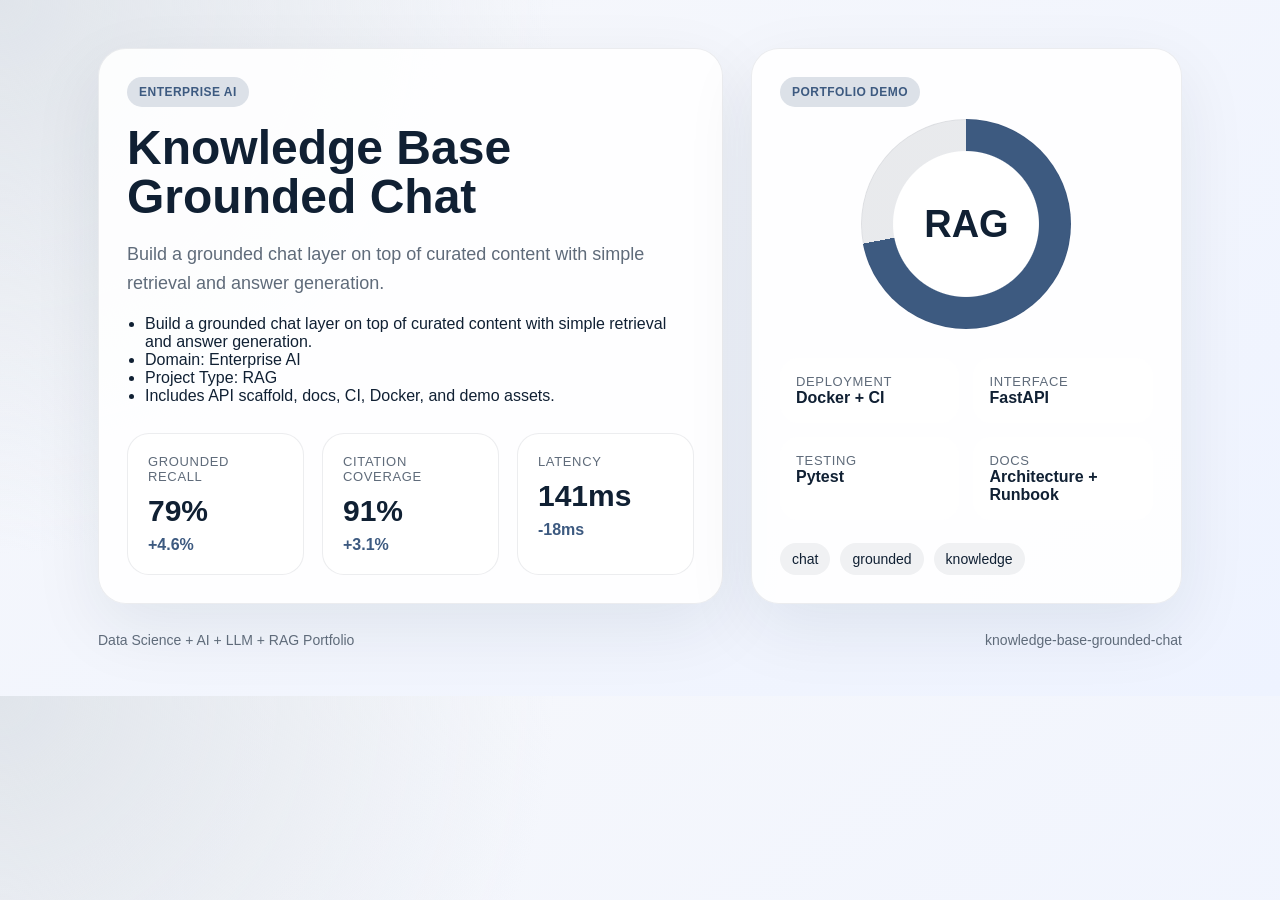
==== demo/index.html @ dea2ff49 "Publish production-ready portfolio project" ====
<!doctype html>
        <html lang="en">
        <head>
          <meta charset="utf-8">
          <meta name="viewport" content="width=device-width, initial-scale=1">
          <title>Knowledge Base Grounded Chat</title>
          <style>
            :root {
              --accent: #3d5a80;
              --ink: #102033;
              --muted: #5f6b7a;
              --card: rgba(255,255,255,0.88);
              --bg-1: #f7f8fb;
              --bg-2: #eef3ff;
            }
            * { box-sizing: border-box; }
            body {
              margin: 0;
              font-family: "Avenir Next", "Segoe UI", sans-serif;
              color: var(--ink);
              background:
                radial-gradient(circle at top left, color-mix(in srgb, var(--accent) 16%, white), transparent 38%),
                linear-gradient(145deg, var(--bg-1), var(--bg-2));
            }
            main {
              max-width: 1180px;
              margin: 0 auto;
              padding: 48px;
            }
            .hero {
              display: grid;
              grid-template-columns: 1.45fr 1fr;
              gap: 28px;
              align-items: stretch;
            }
            .panel {
              background: var(--card);
              border: 1px solid rgba(16, 32, 51, 0.08);
              border-radius: 28px;
              padding: 28px;
              box-shadow: 0 24px 70px rgba(16, 32, 51, 0.08);
            }
            .eyebrow {
              display: inline-flex;
              padding: 8px 12px;
              border-radius: 999px;
              background: color-mix(in srgb, var(--accent) 18%, white);
              color: var(--accent);
              font-weight: 700;
              letter-spacing: 0.04em;
              text-transform: uppercase;
              font-size: 12px;
            }
            h1 {
              font-size: 48px;
              line-height: 1.03;
              margin: 16px 0 18px;
            }
            p {
              color: var(--muted);
              font-size: 18px;
              line-height: 1.6;
              margin: 0 0 18px;
            }
            ul {
              margin: 18px 0 0;
              padding-left: 18px;
              color: var(--ink);
            }
            .cards {
              display: grid;
              grid-template-columns: repeat(3, 1fr);
              gap: 18px;
              margin-top: 28px;
            }
            .card {
              background: white;
              border-radius: 22px;
              padding: 20px;
              border: 1px solid rgba(16, 32, 51, 0.08);
            }
            .card span, .meta span {
              display: block;
              color: var(--muted);
              font-size: 13px;
              text-transform: uppercase;
              letter-spacing: 0.05em;
            }
            .card strong {
              display: block;
              font-size: 30px;
              margin: 10px 0 8px;
            }
            .card em {
              color: var(--accent);
              font-style: normal;
              font-weight: 700;
            }
            .visual {
              min-height: 100%;
              display: flex;
              flex-direction: column;
              justify-content: space-between;
            }
            .ring {
              width: 210px;
              height: 210px;
              margin: 12px auto 26px;
              border-radius: 50%;
              background:
                radial-gradient(circle closest-side, white 69%, transparent 70%),
                conic-gradient(var(--accent) 0 72%, rgba(16, 32, 51, 0.09) 72% 100%);
              display: grid;
              place-items: center;
              box-shadow: inset 0 0 0 1px rgba(16, 32, 51, 0.05);
            }
            .ring strong {
              font-size: 38px;
            }
            .meta {
              display: grid;
              grid-template-columns: repeat(2, 1fr);
              gap: 14px;
            }
            .meta article {
              background: white;
              border-radius: 18px;
              padding: 16px;
            }
            .tag-list {
              display: flex;
              flex-wrap: wrap;
              gap: 10px;
              list-style: none;
              padding: 0;
              margin: 20px 0 0;
            }
            .tag-list li {
              padding: 8px 12px;
              border-radius: 999px;
              background: rgba(16, 32, 51, 0.06);
              font-size: 14px;
            }
            .footer {
              margin-top: 28px;
              display: flex;
              justify-content: space-between;
              color: var(--muted);
              font-size: 14px;
            }
          </style>
        </head>
        <body>
          <main>
            <section class="hero">
              <div class="panel">
                <span class="eyebrow">Enterprise AI</span>
                <h1>Knowledge Base Grounded Chat</h1>
                <p>Build a grounded chat layer on top of curated content with simple retrieval and answer generation.</p>
                <ul>
                  <li>Build a grounded chat layer on top of curated content with simple retrieval and answer generation.</li><li>Domain: Enterprise AI</li><li>Project Type: RAG</li><li>Includes API scaffold, docs, CI, Docker, and demo assets.</li>
                </ul>
                <div class="cards">
                  <article class='card'><span>Grounded Recall</span><strong>79%</strong><em>+4.6%</em></article>
<article class='card'><span>Citation Coverage</span><strong>91%</strong><em>+3.1%</em></article>
<article class='card'><span>Latency</span><strong>141ms</strong><em>-18ms</em></article>
                </div>
              </div>
              <div class="panel visual">
                <div>
                  <span class="eyebrow">Portfolio Demo</span>
                  <div class="ring"><strong>RAG</strong></div>
                </div>
                <div class="meta">
                  <article><span>Deployment</span><strong>Docker + CI</strong></article>
                  <article><span>Interface</span><strong>FastAPI</strong></article>
                  <article><span>Testing</span><strong>Pytest</strong></article>
                  <article><span>Docs</span><strong>Architecture + Runbook</strong></article>
                </div>
                <ul class="tag-list"><li>chat</li><li>grounded</li><li>knowledge</li></ul>
              </div>
            </section>
            <div class="footer">
              <span>Data Science + AI + LLM + RAG Portfolio</span>
              <span>knowledge-base-grounded-chat</span>
            </div>
          </main>
        </body>
        </html>
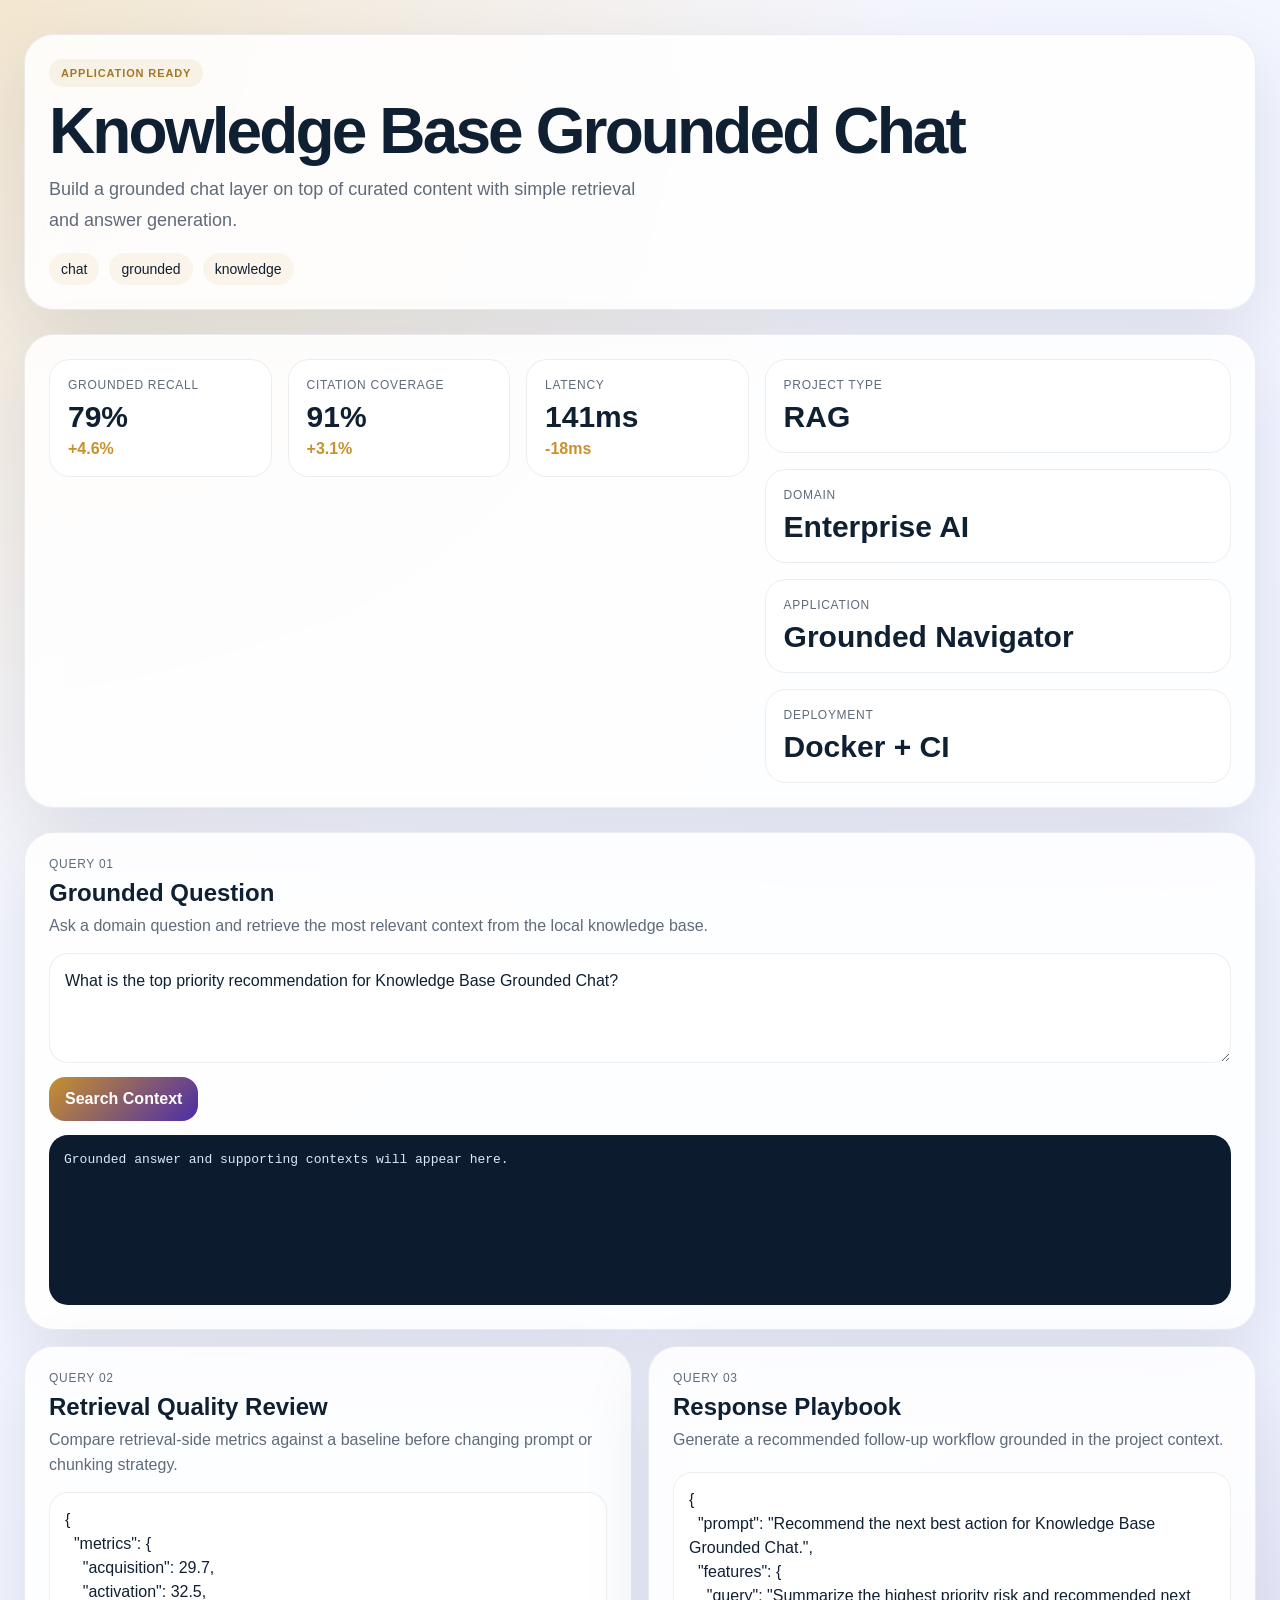
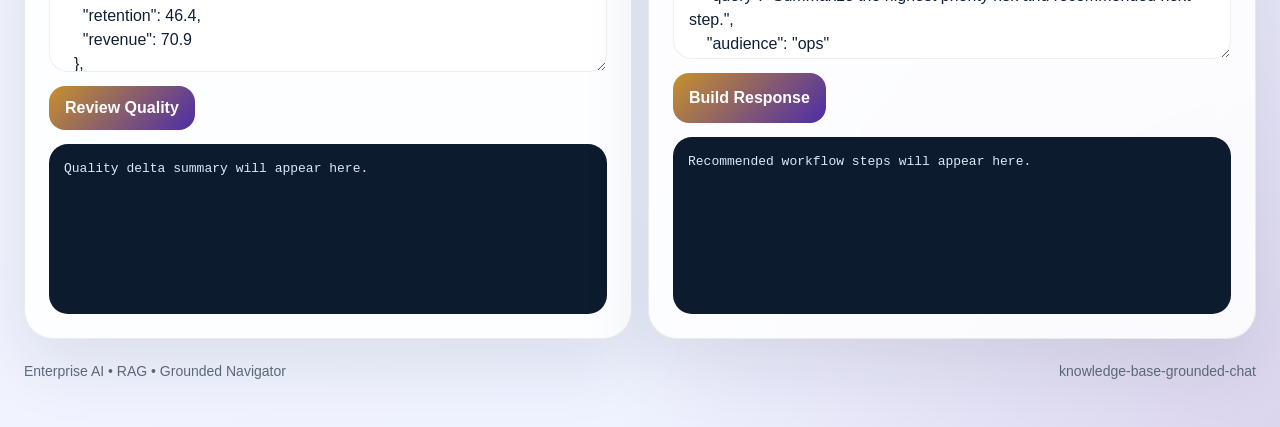
==== commit 2adfd212: "Publish production-ready portfolio project" ====
--- a/demo/index.html
+++ b/demo/index.html
@@ -5,186 +5,99 @@
           <meta charset="utf-8">
           <meta name="viewport" content="width=device-width, initial-scale=1">
           <title>Knowledge Base Grounded Chat</title>
-          <style>
-            :root {
-              --accent: #3d5a80;
-              --ink: #102033;
-              --muted: #5f6b7a;
-              --card: rgba(255,255,255,0.88);
-              --bg-1: #f7f8fb;
-              --bg-2: #eef3ff;
-            }
-            * { box-sizing: border-box; }
-            body {
-              margin: 0;
-              font-family: "Avenir Next", "Segoe UI", sans-serif;
-              color: var(--ink);
-              background:
-                radial-gradient(circle at top left, color-mix(in srgb, var(--accent) 16%, white), transparent 38%),
-                linear-gradient(145deg, var(--bg-1), var(--bg-2));
-            }
-            main {
-              max-width: 1180px;
-              margin: 0 auto;
-              padding: 48px;
-            }
-            .hero {
-              display: grid;
-              grid-template-columns: 1.45fr 1fr;
-              gap: 28px;
-              align-items: stretch;
-            }
-            .panel {
-              background: var(--card);
-              border: 1px solid rgba(16, 32, 51, 0.08);
-              border-radius: 28px;
-              padding: 28px;
-              box-shadow: 0 24px 70px rgba(16, 32, 51, 0.08);
-            }
-            .eyebrow {
-              display: inline-flex;
-              padding: 8px 12px;
-              border-radius: 999px;
-              background: color-mix(in srgb, var(--accent) 18%, white);
-              color: var(--accent);
-              font-weight: 700;
-              letter-spacing: 0.04em;
-              text-transform: uppercase;
-              font-size: 12px;
-            }
-            h1 {
-              font-size: 48px;
-              line-height: 1.03;
-              margin: 16px 0 18px;
-            }
-            p {
-              color: var(--muted);
-              font-size: 18px;
-              line-height: 1.6;
-              margin: 0 0 18px;
-            }
-            ul {
-              margin: 18px 0 0;
-              padding-left: 18px;
-              color: var(--ink);
-            }
-            .cards {
-              display: grid;
-              grid-template-columns: repeat(3, 1fr);
-              gap: 18px;
-              margin-top: 28px;
-            }
-            .card {
-              background: white;
-              border-radius: 22px;
-              padding: 20px;
-              border: 1px solid rgba(16, 32, 51, 0.08);
-            }
-            .card span, .meta span {
-              display: block;
-              color: var(--muted);
-              font-size: 13px;
-              text-transform: uppercase;
-              letter-spacing: 0.05em;
-            }
-            .card strong {
-              display: block;
-              font-size: 30px;
-              margin: 10px 0 8px;
-            }
-            .card em {
-              color: var(--accent);
-              font-style: normal;
-              font-weight: 700;
-            }
-            .visual {
-              min-height: 100%;
-              display: flex;
-              flex-direction: column;
-              justify-content: space-between;
-            }
-            .ring {
-              width: 210px;
-              height: 210px;
-              margin: 12px auto 26px;
-              border-radius: 50%;
-              background:
-                radial-gradient(circle closest-side, white 69%, transparent 70%),
-                conic-gradient(var(--accent) 0 72%, rgba(16, 32, 51, 0.09) 72% 100%);
-              display: grid;
-              place-items: center;
-              box-shadow: inset 0 0 0 1px rgba(16, 32, 51, 0.05);
-            }
-            .ring strong {
-              font-size: 38px;
-            }
-            .meta {
-              display: grid;
-              grid-template-columns: repeat(2, 1fr);
-              gap: 14px;
-            }
-            .meta article {
-              background: white;
-              border-radius: 18px;
-              padding: 16px;
-            }
-            .tag-list {
-              display: flex;
-              flex-wrap: wrap;
-              gap: 10px;
-              list-style: none;
-              padding: 0;
-              margin: 20px 0 0;
-            }
-            .tag-list li {
-              padding: 8px 12px;
-              border-radius: 999px;
-              background: rgba(16, 32, 51, 0.06);
-              font-size: 14px;
-            }
-            .footer {
-              margin-top: 28px;
-              display: flex;
-              justify-content: space-between;
-              color: var(--muted);
-              font-size: 14px;
-            }
-          </style>
+          <link rel="stylesheet" href="./styles.css">
         </head>
-        <body>
-          <main>
+        <body class="surface-aurora">
+          <div class="page layout-board eyebrow-soft headline-normal modules-2 hero-align-split">
             <section class="hero">
-              <div class="panel">
-                <span class="eyebrow">Enterprise AI</span>
-                <h1>Knowledge Base Grounded Chat</h1>
-                <p>Build a grounded chat layer on top of curated content with simple retrieval and answer generation.</p>
-                <ul>
-                  <li>Build a grounded chat layer on top of curated content with simple retrieval and answer generation.</li><li>Domain: Enterprise AI</li><li>Project Type: RAG</li><li>Includes API scaffold, docs, CI, Docker, and demo assets.</li>
+              <div class="panel hero-copy">
+                <span class="eyebrow" data-health>Grounded Navigator</span>
+                <h1 id="project-title">Knowledge Base Grounded Chat</h1>
+                <p id="project-summary" class="lead">Build a grounded chat layer on top of curated content with simple retrieval and answer generation.</p>
+                <ul id="project-tags" class="tag-list">
+                  <li>chat</li><li>grounded</li><li>knowledge</li>
                 </ul>
-                <div class="cards">
+              </div>
+              <div class="panel hero-side">
+                <div class="metric-grid">
                   <article class='card'><span>Grounded Recall</span><strong>79%</strong><em>+4.6%</em></article>
 <article class='card'><span>Citation Coverage</span><strong>91%</strong><em>+3.1%</em></article>
 <article class='card'><span>Latency</span><strong>141ms</strong><em>-18ms</em></article>
                 </div>
-              </div>
-              <div class="panel visual">
-                <div>
-                  <span class="eyebrow">Portfolio Demo</span>
-                  <div class="ring"><strong>RAG</strong></div>
+                <div class="mini-grid">
+                  <article class='mini-card'><span>Project Type</span><strong>RAG</strong></article><article class='mini-card'><span>Domain</span><strong>Enterprise AI</strong></article><article class='mini-card'><span>Application</span><strong>Grounded Navigator</strong></article><article class='mini-card'><span>Deployment</span><strong>Docker + CI</strong></article>
                 </div>
-                <div class="meta">
-                  <article><span>Deployment</span><strong>Docker + CI</strong></article>
-                  <article><span>Interface</span><strong>FastAPI</strong></article>
-                  <article><span>Testing</span><strong>Pytest</strong></article>
-                  <article><span>Docs</span><strong>Architecture + Runbook</strong></article>
-                </div>
-                <ul class="tag-list"><li>chat</li><li>grounded</li><li>knowledge</li></ul>
               </div>
             </section>
-            <div class="footer">
-              <span>Data Science + AI + LLM + RAG Portfolio</span>
+            <section class="app-grid">
+              <article class="panel module js-module span-wide">
+  <div class="module-header">
+    <span>Query 01</span>
+    <h2>Grounded Question</h2>
+    <p>Ask a domain question and retrieve the most relevant context from the local knowledge base.</p>
+  </div>
+  <textarea class="js-input module-input-text">What is the top priority recommendation for Knowledge Base Grounded Chat?</textarea>
+  <div class="button-row">
+    <button class="js-run" data-endpoint="/query" data-input-mode="text">Search Context</button>
+  </div>
+  <pre class="js-output">Grounded answer and supporting contexts will appear here.</pre>
+</article>
+<article class="panel module js-module span-normal">
+          <div class="module-header">
+            <span>Query 02</span>
+            <h2>Retrieval Quality Review</h2>
+            <p>Compare retrieval-side metrics against a baseline before changing prompt or chunking strategy.</p>
+          </div>
+          <textarea class="js-input">{
+  &quot;metrics&quot;: {
+    &quot;acquisition&quot;: 29.7,
+    &quot;activation&quot;: 32.5,
+    &quot;retention&quot;: 46.4,
+    &quot;revenue&quot;: 70.9
+  },
+  &quot;baseline&quot;: {
+    &quot;acquisition&quot;: 27.32,
+    &quot;activation&quot;: 29.9,
+    &quot;retention&quot;: 42.69,
+    &quot;revenue&quot;: 65.23
+  }
+}</textarea>
+          <div class="button-row">
+            <button class="js-run" data-endpoint="/analyze" data-input-mode="json">Review Quality</button>
+          </div>
+          <pre class="js-output">Quality delta summary will appear here.</pre>
+        </article>
+<article class="panel module js-module span-normal">
+          <div class="module-header">
+            <span>Query 03</span>
+            <h2>Response Playbook</h2>
+            <p>Generate a recommended follow-up workflow grounded in the project context.</p>
+          </div>
+          <textarea class="js-input">{
+  &quot;prompt&quot;: &quot;Recommend the next best action for Knowledge Base Grounded Chat.&quot;,
+  &quot;features&quot;: {
+    &quot;query&quot;: &quot;Summarize the highest priority risk and recommended next step.&quot;,
+    &quot;audience&quot;: &quot;ops&quot;
+  },
+  &quot;metrics&quot;: {
+    &quot;acquisition&quot;: 29.7,
+    &quot;activation&quot;: 32.5,
+    &quot;retention&quot;: 46.4,
+    &quot;revenue&quot;: 70.9
+  }
+}</textarea>
+          <div class="button-row">
+            <button class="js-run" data-endpoint="/recommend" data-input-mode="json">Build Response</button>
+          </div>
+          <pre class="js-output">Recommended workflow steps will appear here.</pre>
+        </article>
+            </section>
+            <footer class="footer">
+              <span>Enterprise AI • RAG • Grounded Navigator</span>
               <span>knowledge-base-grounded-chat</span>
-            </div>
-          </main>
+            </footer>
+          </div>
+          <script id="bootstrap-data" type="application/json">{"project": {"slug": "knowledge-base-grounded-chat", "title": "Knowledge Base Grounded Chat", "project_type": "rag", "domain": "Enterprise AI", "summary": "Build a grounded chat layer on top of curated content with simple retrieval and answer generation.", "tags": ["chat", "grounded", "knowledge"]}, "app_archetype": "navigator", "ui_profile": {"layout": "board", "surface": "aurora", "font_stack": "\"Space Grotesk\", \"Segoe UI\", sans-serif", "radius": 29, "shadow": 69, "eyebrow_style": "soft", "module_columns": 2, "hero_align": "split", "headline_mode": "normal"}, "app_modules": [{"label": "Query 01", "title": "Grounded Question", "description": "Ask a domain question and retrieve the most relevant context from the local knowledge base.", "endpoint": "/query", "input_mode": "text", "cta": "Search Context", "prefill": "What is the top priority recommendation for Knowledge Base Grounded Chat?", "hint": "Grounded answer and supporting contexts will appear here.", "span": "wide"}, {"label": "Query 02", "title": "Retrieval Quality Review", "description": "Compare retrieval-side metrics against a baseline before changing prompt or chunking strategy.", "endpoint": "/analyze", "input_mode": "json", "cta": "Review Quality", "prefill": "{\n  \"metrics\": {\n    \"acquisition\": 29.7,\n    \"activation\": 32.5,\n    \"retention\": 46.4,\n    \"revenue\": 70.9\n  },\n  \"baseline\": {\n    \"acquisition\": 27.32,\n    \"activation\": 29.9,\n    \"retention\": 42.69,\n    \"revenue\": 65.23\n  }\n}", "hint": "Quality delta summary will appear here.", "span": "normal"}, {"label": "Query 03", "title": "Response Playbook", "description": "Generate a recommended follow-up workflow grounded in the project context.", "endpoint": "/recommend", "input_mode": "json", "cta": "Build Response", "prefill": "{\n  \"prompt\": \"Recommend the next best action for Knowledge Base Grounded Chat.\",\n  \"features\": {\n    \"query\": \"Summarize the highest priority risk and recommended next step.\",\n    \"audience\": \"ops\"\n  },\n  \"metrics\": {\n    \"acquisition\": 29.7,\n    \"activation\": 32.5,\n    \"retention\": 46.4,\n    \"revenue\": 70.9\n  }\n}", "hint": "Recommended workflow steps will appear here.", "span": "normal"}], "sample_features": {"query": "Summarize the highest priority risk and recommended next step.", "audience": "ops"}, "sample_metrics": {"acquisition": 29.7, "activation": 32.5, "retention": 46.4, "revenue": 70.9}, "knowledge_base": ["Knowledge Base Grounded Chat is positioned as a Enterprise AI starter that emphasizes fast iteration, clear documentation, and production-friendly interfaces.", "The primary value proposition is: Build a grounded chat layer on top of curated content with simple retrieval and answer generation.", "Recommended operating model: ship a small API, add observability, validate outputs with stakeholder review, and monitor the top business KPI every week.", "Typical stakeholders include analytics, operations, product, and leadership teams working on chat, grounded, knowledge."], "dashboard_metrics": [{"label": "Grounded Recall", "value": "79%", "delta": "+4.6%"}, {"label": "Citation Coverage", "value": "91%", "delta": "+3.1%"}, {"label": "Latency", "value": "141ms", "delta": "-18ms"}]}</script>
+          <script src="./app.js"></script>
         </body>
         </html>
--- a/demo/styles.css
+++ b/demo/styles.css
@@ -0,0 +1,348 @@
+
+:root {
+  --accent: #c8912c;
+  --accent-2: #4c2ca9;
+  --accent-soft: color-mix(in srgb, var(--accent) 18%, white);
+  --radius: 29px;
+  --shadow-size: 69px;
+  --font-stack: "Space Grotesk", "Segoe UI", sans-serif;
+  --bg: #f4f7fb;
+  --card: rgba(255, 255, 255, 0.86);
+  --line: rgba(16, 32, 51, 0.08);
+  --ink: #102033;
+  --muted: #5f6b7a;
+  --output-bg: #0d1b2e;
+  --output-ink: #dae8ff;
+}
+* { box-sizing: border-box; }
+html, body { margin: 0; min-height: 100%; }
+body {
+  font-family: var(--font-stack);
+  color: var(--ink);
+  background: linear-gradient(145deg, #f8fbff, var(--bg));
+}
+body.surface-mist {
+  --bg: #eef4fb;
+  background:
+    radial-gradient(circle at top left, color-mix(in srgb, var(--accent) 18%, white), transparent 34%),
+    linear-gradient(145deg, #fbfdff, var(--bg));
+}
+body.surface-aurora {
+  --bg: #edf1ff;
+  background:
+    radial-gradient(circle at 0% 0%, color-mix(in srgb, var(--accent) 22%, white), transparent 38%),
+    radial-gradient(circle at 100% 100%, color-mix(in srgb, var(--accent-2) 20%, white), transparent 28%),
+    linear-gradient(135deg, #f7f8ff, var(--bg));
+}
+body.surface-sand {
+  --bg: #f5efe8;
+  --card: rgba(255, 251, 246, 0.9);
+  background:
+    linear-gradient(135deg, rgba(255,255,255,0.82), rgba(245, 239, 232, 0.98)),
+    radial-gradient(circle at top right, color-mix(in srgb, var(--accent) 16%, white), transparent 32%);
+}
+body.surface-slate {
+  --bg: #ecf0f7;
+  --card: rgba(248, 250, 255, 0.88);
+  background:
+    linear-gradient(160deg, #f7f9fc, var(--bg)),
+    radial-gradient(circle at bottom left, color-mix(in srgb, var(--accent-2) 16%, white), transparent 34%);
+}
+body.surface-paper {
+  --bg: #f8f8f4;
+  --card: rgba(255,255,255,0.93);
+  background:
+    linear-gradient(180deg, #fffefb, var(--bg));
+}
+body.surface-ink {
+  --bg: #0f1726;
+  --card: rgba(15, 23, 38, 0.88);
+  --line: rgba(226, 238, 255, 0.1);
+  --ink: #f5f8ff;
+  --muted: #b4c0cf;
+  --output-bg: rgba(255,255,255,0.06);
+  --output-ink: #f5f8ff;
+  background:
+    radial-gradient(circle at top left, color-mix(in srgb, var(--accent) 28%, transparent), transparent 42%),
+    linear-gradient(145deg, #09111d, var(--bg));
+}
+.page {
+  max-width: 1360px;
+  margin: 0 auto;
+  padding: 34px 24px 48px;
+  display: grid;
+  gap: 24px;
+}
+.panel {
+  background: var(--card);
+  border: 1px solid var(--line);
+  border-radius: var(--radius);
+  box-shadow: 0 24px var(--shadow-size) rgba(16, 32, 51, 0.1);
+  backdrop-filter: blur(18px);
+}
+.hero {
+  display: grid;
+  gap: 24px;
+}
+.hero-copy,
+.hero-side,
+.module {
+  padding: 24px;
+}
+.eyebrow {
+  display: inline-flex;
+  align-items: center;
+  gap: 8px;
+  padding: 8px 12px;
+  border-radius: 999px;
+  background: var(--accent-soft);
+  color: var(--accent);
+  text-transform: uppercase;
+  letter-spacing: 0.08em;
+  font-size: 11px;
+  font-weight: 800;
+}
+.page.eyebrow-outline .eyebrow {
+  background: transparent;
+  border: 1px solid color-mix(in srgb, var(--accent) 40%, white);
+}
+.page.eyebrow-soft .eyebrow {
+  background: color-mix(in srgb, var(--accent) 12%, white);
+  color: color-mix(in srgb, var(--accent) 82%, black);
+}
+h1 {
+  margin: 14px 0 12px;
+  font-size: clamp(2.2rem, 5vw, 4.4rem);
+  line-height: 0.96;
+  letter-spacing: -0.045em;
+}
+.page.headline-compact h1 { max-width: 10ch; }
+.page.headline-tall h1 { line-height: 1.03; font-size: clamp(2.4rem, 5vw, 4.8rem); }
+.lead {
+  margin: 0;
+  font-size: 18px;
+  line-height: 1.68;
+  color: var(--muted);
+  max-width: 62ch;
+}
+.tag-list {
+  list-style: none;
+  display: flex;
+  flex-wrap: wrap;
+  gap: 10px;
+  margin: 18px 0 0;
+  padding: 0;
+}
+.tag-list li {
+  padding: 8px 12px;
+  border-radius: 999px;
+  background: color-mix(in srgb, var(--accent) 10%, white);
+  color: var(--ink);
+  font-size: 14px;
+}
+.hero-side {
+  display: grid;
+  gap: 16px;
+}
+.metric-grid,
+.mini-grid,
+.app-grid {
+  display: grid;
+  gap: 16px;
+}
+.card,
+.mini-card {
+  background: color-mix(in srgb, var(--card) 92%, white);
+  border: 1px solid var(--line);
+  border-radius: calc(var(--radius) - 8px);
+  padding: 18px;
+}
+.card span,
+.mini-card span,
+.module-header span {
+  display: block;
+  color: var(--muted);
+  text-transform: uppercase;
+  letter-spacing: 0.06em;
+  font-size: 12px;
+}
+.card strong,
+.mini-card strong {
+  display: block;
+  margin-top: 8px;
+  font-size: 30px;
+}
+.card em {
+  display: inline-block;
+  margin-top: 6px;
+  font-style: normal;
+  color: var(--accent);
+  font-weight: 700;
+}
+.module {
+  display: grid;
+  gap: 14px;
+}
+.module-header h2 {
+  margin: 8px 0 6px;
+  font-size: 24px;
+}
+.module-header p {
+  margin: 0;
+  color: var(--muted);
+  line-height: 1.6;
+}
+textarea,
+button {
+  font: inherit;
+}
+textarea {
+  width: 100%;
+  min-height: 180px;
+  resize: vertical;
+  border: 1px solid var(--line);
+  border-radius: calc(var(--radius) - 10px);
+  padding: 15px;
+  background: rgba(255,255,255,0.82);
+  color: var(--ink);
+  line-height: 1.5;
+}
+body.surface-ink textarea {
+  background: rgba(255,255,255,0.05);
+}
+.module-input-text {
+  min-height: 110px;
+}
+.button-row {
+  display: flex;
+  flex-wrap: wrap;
+  gap: 10px;
+}
+button {
+  border: 0;
+  border-radius: 16px;
+  background: linear-gradient(135deg, var(--accent), var(--accent-2));
+  color: white;
+  padding: 13px 16px;
+  font-weight: 700;
+  cursor: pointer;
+}
+pre {
+  margin: 0;
+  white-space: pre-wrap;
+  word-break: break-word;
+  background: var(--output-bg);
+  color: var(--output-ink);
+  border-radius: calc(var(--radius) - 10px);
+  padding: 15px;
+  min-height: 170px;
+  line-height: 1.58;
+  font-size: 13px;
+  overflow: auto;
+}
+.footer {
+  display: flex;
+  justify-content: space-between;
+  color: var(--muted);
+  font-size: 14px;
+}
+.page.layout-horizon .hero {
+  grid-template-columns: 1.45fr 1fr;
+  align-items: stretch;
+}
+.page.layout-horizon.modules-2 .app-grid,
+.page.layout-horizon.modules-3 .app-grid {
+  grid-template-columns: repeat(3, minmax(0, 1fr));
+}
+.page.layout-rail .hero {
+  grid-template-columns: 0.92fr 1.08fr;
+}
+.page.layout-rail .hero-copy {
+  padding-top: 34px;
+}
+.page.layout-rail .app-grid {
+  grid-template-columns: repeat(2, minmax(0, 1fr));
+}
+.page.layout-folio .hero {
+  grid-template-columns: 1fr;
+}
+.page.layout-folio .hero-copy {
+  text-align: center;
+}
+.page.layout-folio .lead {
+  margin-inline: auto;
+}
+.page.layout-folio .tag-list {
+  justify-content: center;
+}
+.page.layout-folio .metric-grid {
+  grid-template-columns: repeat(3, minmax(0, 1fr));
+}
+.page.layout-folio .mini-grid {
+  grid-template-columns: repeat(4, minmax(0, 1fr));
+}
+.page.layout-folio .app-grid {
+  grid-template-columns: repeat(2, minmax(0, 1fr));
+}
+.page.layout-board .hero {
+  grid-template-columns: 1fr;
+}
+.page.layout-board .hero-side {
+  grid-template-columns: 1.2fr 0.8fr;
+  align-items: start;
+}
+.page.layout-board .metric-grid {
+  grid-template-columns: repeat(3, minmax(0, 1fr));
+}
+.page.layout-board .app-grid {
+  grid-template-columns: repeat(4, minmax(0, 1fr));
+}
+.page.layout-stack .hero {
+  grid-template-columns: 1fr;
+}
+.page.layout-stack .hero-side {
+  grid-template-columns: repeat(2, minmax(0, 1fr));
+}
+.page.layout-stack .app-grid {
+  grid-template-columns: repeat(3, minmax(0, 1fr));
+}
+.page.layout-console .hero {
+  grid-template-columns: 1.1fr 0.9fr;
+}
+.page.layout-console .panel,
+.page.layout-console .card,
+.page.layout-console .mini-card {
+  border-radius: 18px;
+}
+.page.modules-2 .app-grid {
+  grid-template-columns: repeat(2, minmax(0, 1fr));
+}
+.module.span-wide {
+  grid-column: span 2;
+}
+.hero-align-center .hero-copy {
+  text-align: center;
+}
+.hero-align-center .lead,
+.hero-align-center .tag-list {
+  margin-inline: auto;
+  justify-content: center;
+}
+@media (max-width: 1120px) {
+  .page.layout-horizon .hero,
+  .page.layout-rail .hero,
+  .page.layout-console .hero,
+  .page.layout-board .hero-side,
+  .page.layout-folio .mini-grid,
+  .page.layout-stack .hero-side,
+  .page.modules-2 .app-grid,
+  .page.layout-board .app-grid,
+  .page.layout-stack .app-grid,
+  .page.layout-horizon.modules-3 .app-grid,
+  .page.layout-folio .app-grid {
+    grid-template-columns: 1fr;
+  }
+  .module.span-wide {
+    grid-column: auto;
+  }
+}
